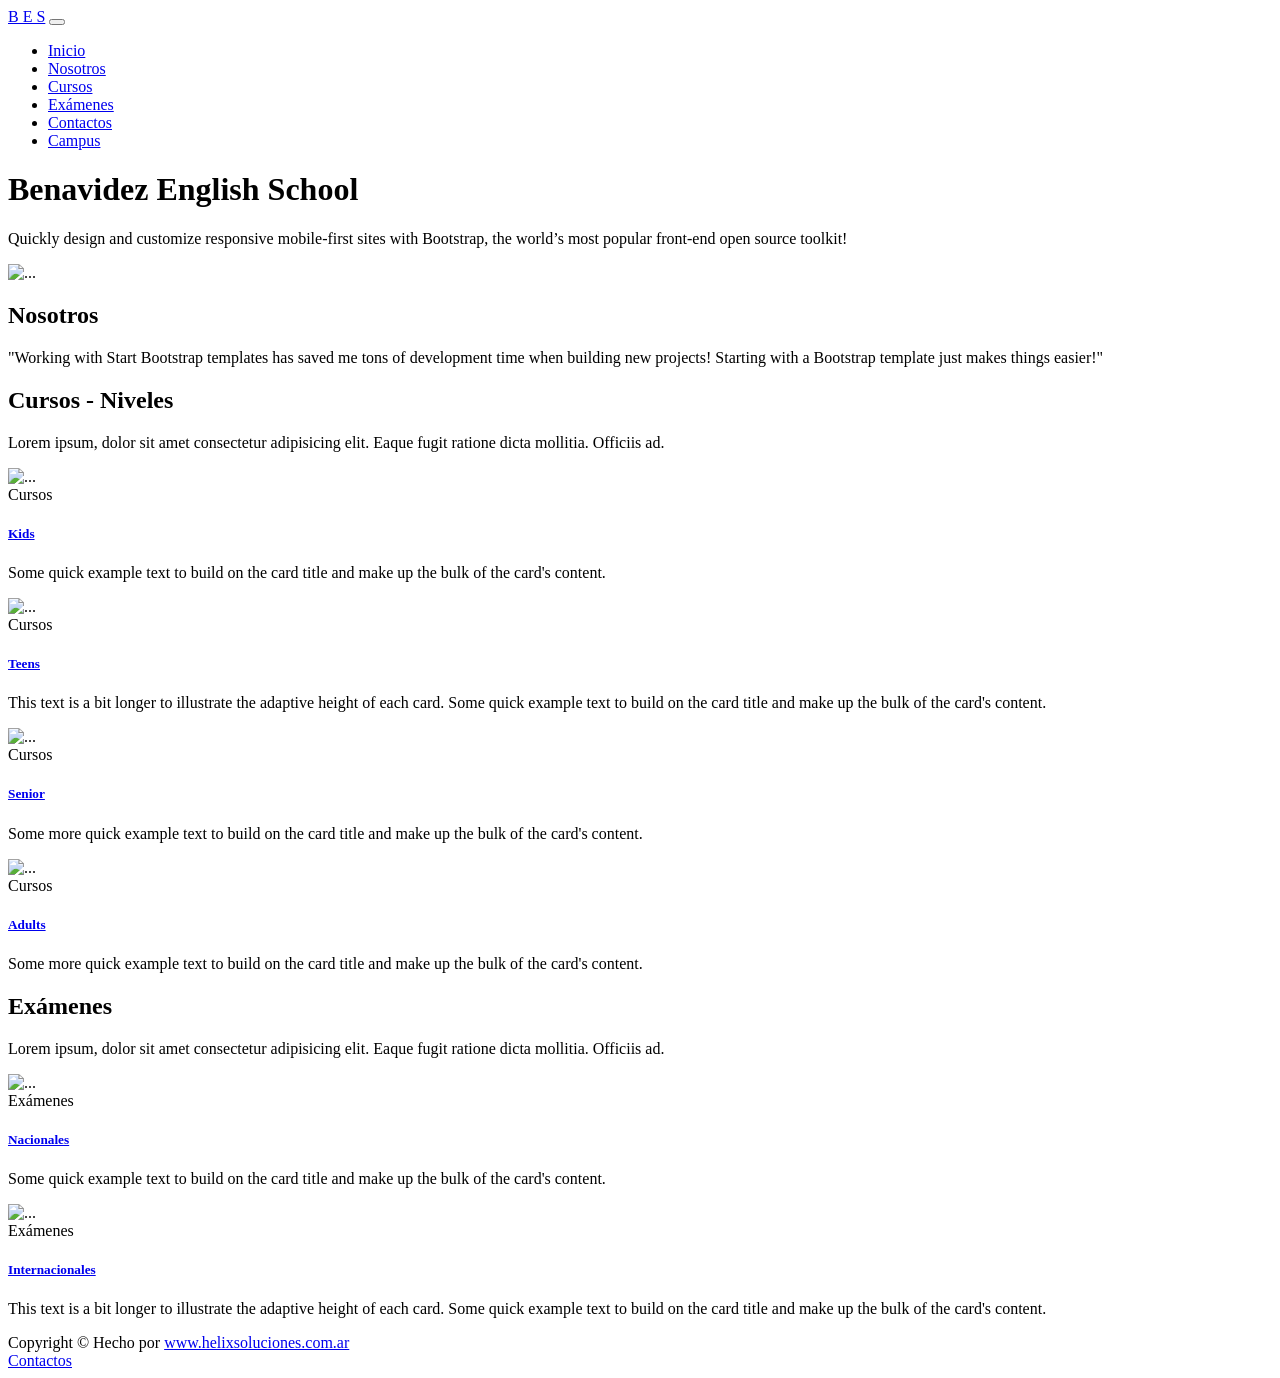
==== index.html @ 056d5b22 "subiendo primer boceto" ====
<!DOCTYPE html>
<html lang="en">
    <head>
        <meta charset="utf-8" />
        <meta name="viewport" content="width=device-width, initial-scale=1, shrink-to-fit=no" />
        <meta name="description" content="" />
        <meta name="author" content="" />
        <title>BES | Benavidez English School</title>
        <!-- Favicon-->
        <link rel="icon" type="image/x-icon" href="assets/favicon.ico" />
        <!-- Bootstrap icons-->
        <link href="https://cdn.jsdelivr.net/npm/bootstrap-icons@1.5.0/font/bootstrap-icons.css" rel="stylesheet" />
        <!-- Core theme CSS (includes Bootstrap)-->
        <link href="css/styles.css" rel="stylesheet" />
    </head>
    <body class="d-flex flex-column h-100">
        <main class="flex-shrink-0">
            <!-- Navegacion-->
            <nav class="navbar navbar-expand-lg navbar-dark bg-dark">
                <div class="container px-5">
                    <a class="navbar-brand" href="index.html">B E S</a>
                    <button class="navbar-toggler" type="button" data-bs-toggle="collapse" data-bs-target="#navbarSupportedContent" aria-controls="navbarSupportedContent" aria-expanded="false" aria-label="Toggle navigation"><span class="navbar-toggler-icon"></span></button>
                    <div class="collapse navbar-collapse" id="navbarSupportedContent">
                        <ul class="navbar-nav ms-auto mb-2 mb-lg-0">
                            <li class="nav-item"><a class="nav-link" href="index.html">Inicio</a></li>
                            <li class="nav-item"><a class="nav-link" href="#nosotros">Nosotros</a></li>
                            <li class="nav-item"><a class="nav-link" href="#cursos">Cursos</a></li>
                            <li class="nav-item"><a class="nav-link" href="#examenes">Exámenes</a></li>
                            <li class="nav-item"><a class="nav-link" href="contact.html">Contactos</a></li>
                            <li class="nav-item"><a class="nav-link" href="campus.html">Campus</a></li>
                        </ul>
                    </div>
                </div>
            </nav>
            <!-- Header-->
            <header class="bg-dark py-5">
                <div class="container px-5">
                    <div class="row gx-5 align-items-center justify-content-center">
                        <div class="col-lg-8 col-xl-7 col-xxl-6">
                            <div class="my-5 text-center text-xl-start">
                                <h1 class="display-5 fw-bolder text-white mb-2">Benavidez English School</h1>
                                <p class="lead fw-normal text-white-50 mb-4">Quickly design and customize responsive mobile-first sites with Bootstrap, the world’s most popular front-end open source toolkit!</p>
                            </div>
                        </div>
                        <div class="col-xl-5 col-xxl-6 d-none d-xl-block text-center"><img class="img-fluid rounded-3 my-5" src="https://dummyimage.com/600x400/343a40/6c757d" alt="..." /></div>
                    </div>
                </div>
            </header>
            <section id="nosotros" >
                 <!-- Nosotros-->
            <div class="py-5 bg-light">
                <div class="container px-5 my-5">
                    <div class="row gx-5 justify-content-center">
                        <div class="col-lg-10 col-xl-7">
                            <div class="text-center">
                                <h2>Nosotros</h2>
                                <div class="fs-4 mb-4 fst-italic">"Working with Start Bootstrap templates has saved me tons of development time when building new projects! Starting with a Bootstrap template just makes things easier!"</div>
                            </div>
                        </div>
                    </div>
                </div>
            </div>
            </section>
        
            <!-- niveles-->
            <section class="py-5" id="cursos">
                <div class="container px-5 my-5">
                    <div class="row gx-5 justify-content-center">
                        <div class="col-lg-8 col-xl-6">
                            <div class="text-center">
                                <h2 class="fw-bolder">Cursos - Niveles</h2>
                                <p class="lead fw-normal text-muted mb-5">Lorem ipsum, dolor sit amet consectetur adipisicing elit. Eaque fugit ratione dicta mollitia. Officiis ad.</p>
                            </div>
                        </div>
                    </div>
                    
                        <div class="row gx-5">
                        <div class="col-lg-4 mb-5">
                            <div class="card h-100 shadow border-0">
                                <img class="card-img-top" src="https://dummyimage.com/600x350/ced4da/6c757d" alt="..." />
                                <div class="card-body p-4">
                                    <div class="badge bg-primary bg-gradient rounded-pill mb-2">Cursos</div>
                                    <a class="text-decoration-none link-dark stretched-link" href="cursos.html"><h5 class="card-title mb-3">Kids</h5></a>
                                    <p class="card-text mb-0">Some quick example text to build on the card title and make up the bulk of the card's content.</p>
                                </div>
                            </div>
                        </div>
                    
                    

                        <div class="col-lg-4 mb-5">
                            <div class="card h-100 shadow border-0">
                                <img class="card-img-top" src="https://dummyimage.com/600x350/adb5bd/495057" alt="..." />
                                <div class="card-body p-4">
                                    <div class="badge bg-primary bg-gradient rounded-pill mb-2">Cursos</div>
                                    <a class="text-decoration-none link-dark stretched-link" href="cursos.html"><h5 class="card-title mb-3">Teens</h5></a>
                                    <p class="card-text mb-0">This text is a bit longer to illustrate the adaptive height of each card. Some quick example text to build on the card title and make up the bulk of the card's content.</p>
                                </div>
                            </div>
                        </div>

                        <div class="col-lg-4 mb-5">
                            <div class="card h-100 shadow border-0">
                                <img class="card-img-top" src="https://dummyimage.com/600x350/6c757d/343a40" alt="..." />
                                <div class="card-body p-4">
                                    <div class="badge bg-primary bg-gradient rounded-pill mb-2">Cursos</div>
                                    <a class="text-decoration-none link-dark stretched-link" href="cursos.html"><h5 class="card-title mb-3">Senior</h5></a>
                                    <p class="card-text mb-0">Some more quick example text to build on the card title and make up the bulk of the card's content.</p>
                                </div>
                                <div class="card-footer p-4 pt-0 bg-transparent border-top-0">
                                    </div>
                                </div>
                            </div>
                        </div>

                         <div class="col-lg-4 mb-5">
                            <div class="card h-100 shadow border-0">
                                <img class="card-img-top" src="https://dummyimage.com/600x350/6c757d/343a40" alt="..." />
                                <div class="card-body p-4">
                                    <div class="badge bg-primary bg-gradient rounded-pill mb-2">Cursos</div>
                                    <a class="text-decoration-none link-dark stretched-link" href="cursos.html"><h5 class="card-title mb-3">Adults</h5></a>
                                    <p class="card-text mb-0">Some more quick example text to build on the card title and make up the bulk of the card's content.</p>
                                </div>
                                <div class="card-footer p-4 pt-0 bg-transparent border-top-0">
                                    </div>
                                </div>
            </section>
 <!-- examenes-->
            <section class="py-5" id="examenes">
                <div class="container px-5 my-5">
                    <div class="row gx-5 justify-content-center">
                        <div class="col-lg-8 col-xl-6">
                            <div class="text-center">
                                <h2 class="fw-bolder" >Exámenes</h2>
                                <p class="lead fw-normal text-muted mb-5">Lorem ipsum, dolor sit amet consectetur adipisicing elit. Eaque fugit ratione dicta mollitia. Officiis ad.</p>
                            </div>
                        </div>
                    </div>
                    <div class="row gx-5">
                        <div class="col-lg-4 mb-5">
                            <div class="card h-100 shadow border-0">
                                <img class="card-img-top" src="https://dummyimage.com/600x350/ced4da/6c757d" alt="..." />
                                <div class="card-body p-4">
                                    <div class="badge bg-primary bg-gradient rounded-pill mb-2">Exámenes</div>
                                    <a class="text-decoration-none link-dark stretched-link" href="examenes.html"><h5 class="card-title mb-3">Nacionales</h5></a>
                                    <p class="card-text mb-0">Some quick example text to build on the card title and make up the bulk of the card's content.</p>
                                </div>
                            </div>
                        </div>

                        <div class="col-lg-4 mb-5">
                            <div class="card h-100 shadow border-0">
                                <img class="card-img-top" src="https://dummyimage.com/600x350/adb5bd/495057" alt="..." />
                                <div class="card-body p-4">
                                    <div class="badge bg-primary bg-gradient rounded-pill mb-2">Exámenes</div>
                                    <a class="text-decoration-none link-dark stretched-link" href="examenes.html"><h5 class="card-title mb-3">Internacionales</h5></a>
                                    <p class="card-text mb-0">This text is a bit longer to illustrate the adaptive height of each card. Some quick example text to build on the card title and make up the bulk of the card's content.</p>
                                </div>
                            </div>
                        </div>
          
            </section>
        </main>
        <!-- Footer-->
        <footer class="bg-dark py-4 mt-auto">
            <div class="container px-5">
                <div class="row align-items-center justify-content-between flex-column flex-sm-row">
                    <div class="col-auto"><div class="small m-0 text-white">Copyright &copy; Hecho por <a href="www.helixsoluciones.com.ar">www.helixsoluciones.com.ar</a></div></div>
                    <div class="col-auto"><div class="small m-0 text-white"> <a href="contact.html">Contactos</a></div></div>
                </div>
            </div>
        </footer>
        <!-- Bootstrap core JS-->
        <script src="https://cdn.jsdelivr.net/npm/bootstrap@5.2.3/dist/js/bootstrap.bundle.min.js"></script>
        <!-- Core theme JS-->
        <script src="js/scripts.js"></script>
    </body>
</html>
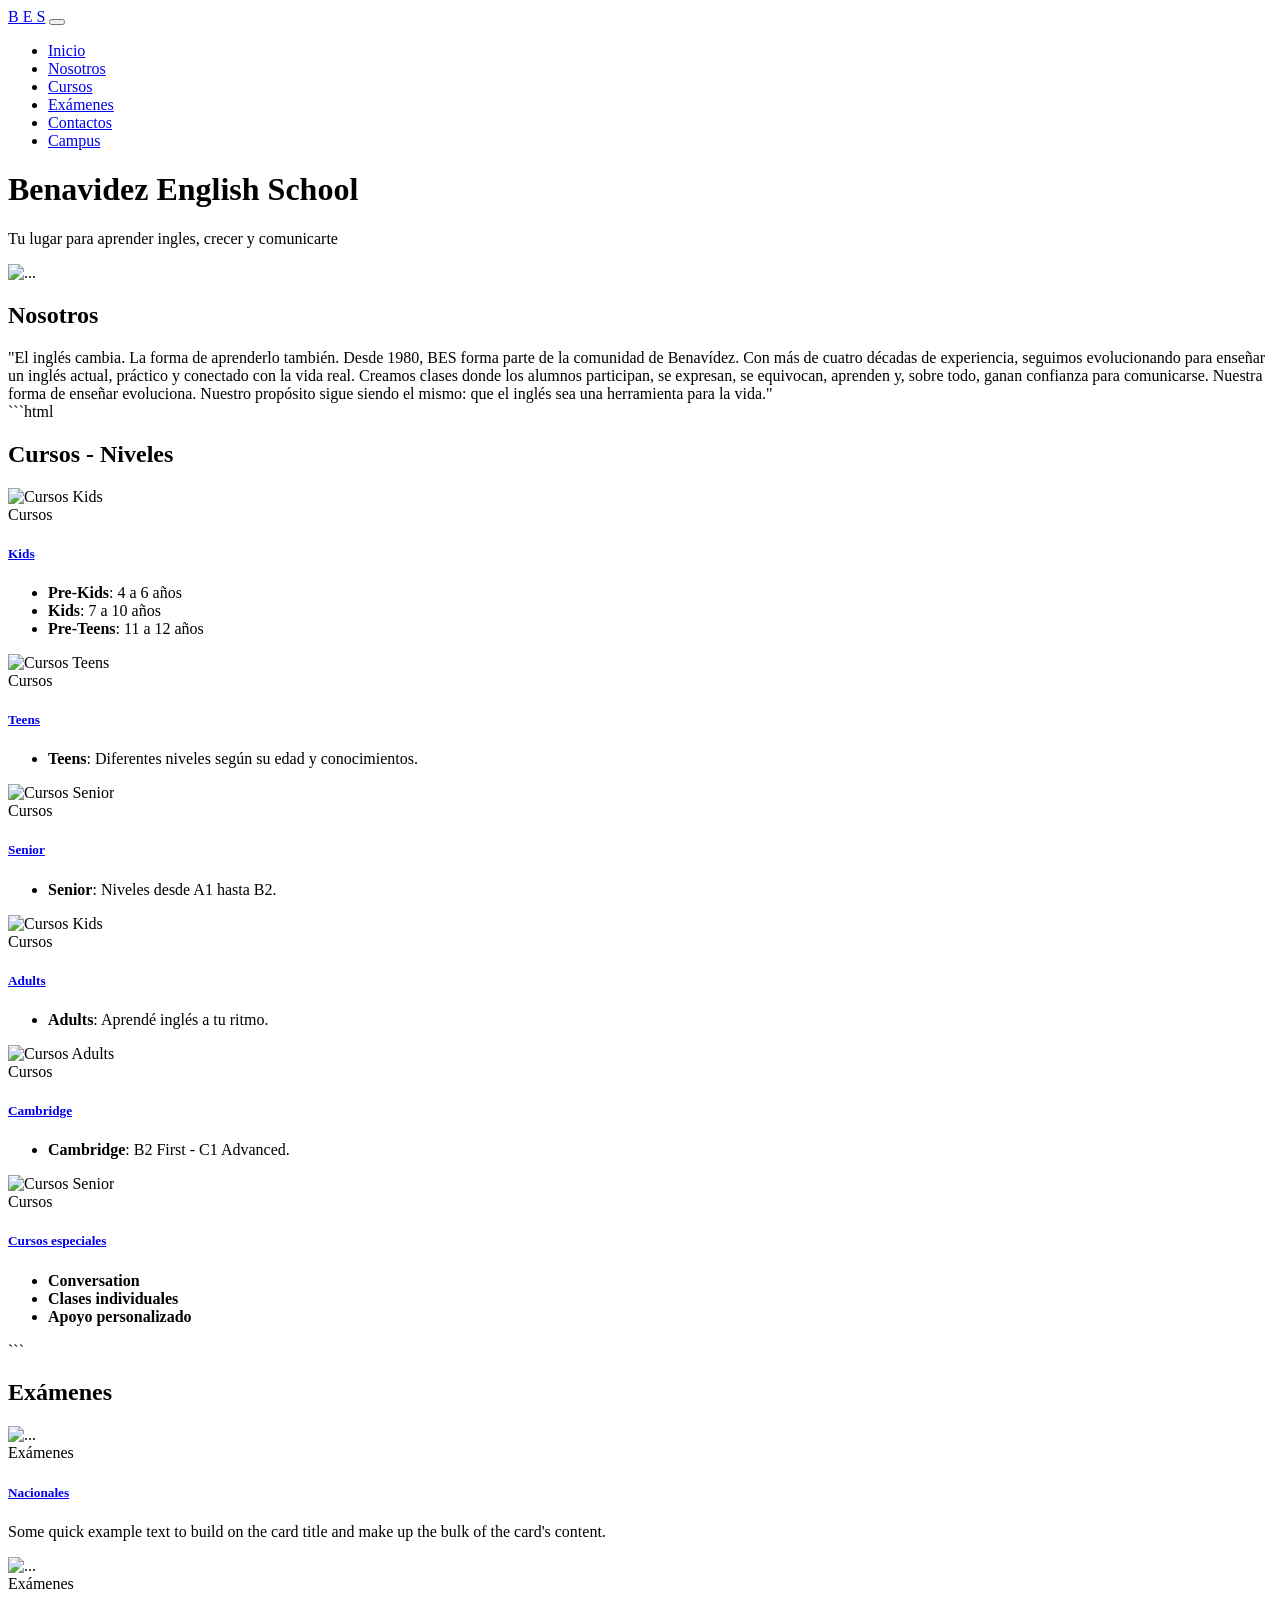
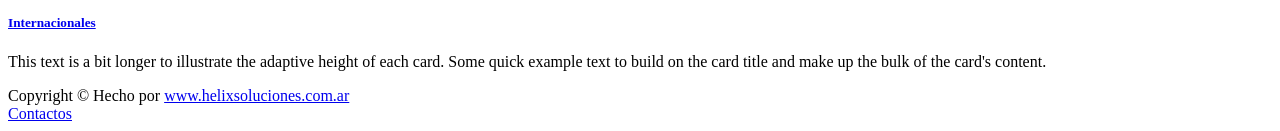
==== commit a65316a6: "subiendo cambios cursos" ====
--- a/index.html
+++ b/index.html
@@ -39,7 +39,7 @@
                         <div class="col-lg-8 col-xl-7 col-xxl-6">
                             <div class="my-5 text-center text-xl-start">
                                 <h1 class="display-5 fw-bolder text-white mb-2">Benavidez English School</h1>
-                                <p class="lead fw-normal text-white-50 mb-4">Quickly design and customize responsive mobile-first sites with Bootstrap, the world’s most popular front-end open source toolkit!</p>
+                                <p class="lead fw-normal text-white-50 mb-4">Tu lugar para aprender ingles, crecer y comunicarte</p>
                             </div>
                         </div>
                         <div class="col-xl-5 col-xxl-6 d-none d-xl-block text-center"><img class="img-fluid rounded-3 my-5" src="https://dummyimage.com/600x400/343a40/6c757d" alt="..." /></div>
@@ -54,7 +54,10 @@
                         <div class="col-lg-10 col-xl-7">
                             <div class="text-center">
                                 <h2>Nosotros</h2>
-                                <div class="fs-4 mb-4 fst-italic">"Working with Start Bootstrap templates has saved me tons of development time when building new projects! Starting with a Bootstrap template just makes things easier!"</div>
+                                <div class="fs-4 mb-4 fst-italic">"El inglés cambia. La forma de aprenderlo también.
+Desde 1980, BES forma parte de la comunidad de Benavídez. Con más de cuatro décadas de experiencia, seguimos evolucionando para enseñar un inglés actual, práctico y conectado con la vida real.
+Creamos clases donde los alumnos participan, se expresan, se equivocan, aprenden y, sobre todo, ganan confianza para comunicarse.
+Nuestra forma de enseñar evoluciona. Nuestro propósito sigue siendo el mismo: que el inglés sea una herramienta para la vida."</div>
                             </div>
                         </div>
                     </div>
@@ -63,68 +66,208 @@
             </section>
         
             <!-- niveles-->
-            <section class="py-5" id="cursos">
-                <div class="container px-5 my-5">
-                    <div class="row gx-5 justify-content-center">
-                        <div class="col-lg-8 col-xl-6">
-                            <div class="text-center">
-                                <h2 class="fw-bolder">Cursos - Niveles</h2>
-                                <p class="lead fw-normal text-muted mb-5">Lorem ipsum, dolor sit amet consectetur adipisicing elit. Eaque fugit ratione dicta mollitia. Officiis ad.</p>
-                            </div>
-                        </div>
-                    </div>
-                    
-                        <div class="row gx-5">
-                        <div class="col-lg-4 mb-5">
-                            <div class="card h-100 shadow border-0">
-                                <img class="card-img-top" src="https://dummyimage.com/600x350/ced4da/6c757d" alt="..." />
-                                <div class="card-body p-4">
-                                    <div class="badge bg-primary bg-gradient rounded-pill mb-2">Cursos</div>
-                                    <a class="text-decoration-none link-dark stretched-link" href="cursos.html"><h5 class="card-title mb-3">Kids</h5></a>
-                                    <p class="card-text mb-0">Some quick example text to build on the card title and make up the bulk of the card's content.</p>
-                                </div>
-                            </div>
-                        </div>
-                    
-                    
-
-                        <div class="col-lg-4 mb-5">
-                            <div class="card h-100 shadow border-0">
-                                <img class="card-img-top" src="https://dummyimage.com/600x350/adb5bd/495057" alt="..." />
-                                <div class="card-body p-4">
-                                    <div class="badge bg-primary bg-gradient rounded-pill mb-2">Cursos</div>
-                                    <a class="text-decoration-none link-dark stretched-link" href="cursos.html"><h5 class="card-title mb-3">Teens</h5></a>
-                                    <p class="card-text mb-0">This text is a bit longer to illustrate the adaptive height of each card. Some quick example text to build on the card title and make up the bulk of the card's content.</p>
-                                </div>
-                            </div>
-                        </div>
-
-                        <div class="col-lg-4 mb-5">
-                            <div class="card h-100 shadow border-0">
-                                <img class="card-img-top" src="https://dummyimage.com/600x350/6c757d/343a40" alt="..." />
-                                <div class="card-body p-4">
-                                    <div class="badge bg-primary bg-gradient rounded-pill mb-2">Cursos</div>
-                                    <a class="text-decoration-none link-dark stretched-link" href="cursos.html"><h5 class="card-title mb-3">Senior</h5></a>
-                                    <p class="card-text mb-0">Some more quick example text to build on the card title and make up the bulk of the card's content.</p>
-                                </div>
-                                <div class="card-footer p-4 pt-0 bg-transparent border-top-0">
-                                    </div>
-                                </div>
-                            </div>
-                        </div>
-
-                         <div class="col-lg-4 mb-5">
-                            <div class="card h-100 shadow border-0">
-                                <img class="card-img-top" src="https://dummyimage.com/600x350/6c757d/343a40" alt="..." />
-                                <div class="card-body p-4">
-                                    <div class="badge bg-primary bg-gradient rounded-pill mb-2">Cursos</div>
-                                    <a class="text-decoration-none link-dark stretched-link" href="cursos.html"><h5 class="card-title mb-3">Adults</h5></a>
-                                    <p class="card-text mb-0">Some more quick example text to build on the card title and make up the bulk of the card's content.</p>
-                                </div>
-                                <div class="card-footer p-4 pt-0 bg-transparent border-top-0">
-                                    </div>
-                                </div>
-            </section>
+```html
+<section class="py-5" id="cursos">
+    <div class="container px-5 my-5">
+
+        <div class="row gx-5 justify-content-center">
+            <div class="col-lg-8 col-xl-6">
+                <div class="text-center">
+                    <h2 class="fw-bolder">Cursos - Niveles</h2>
+                </div>
+            </div>
+        </div>
+
+        <div class="row gx-5">
+
+            <!-- KIDS -->
+            <div class="col-lg-4 mb-5">
+                <div class="card h-100 shadow border-0">
+
+                    <img class="card-img-top"
+                         src="https://dummyimage.com/600x350/ced4da/6c757d"
+                         alt="Cursos Kids" />
+
+                    <div class="card-body p-4">
+                        <div class="badge bg-primary bg-gradient rounded-pill mb-2">
+                            Cursos
+                        </div>
+
+                        <a class="text-decoration-none link-dark stretched-link"
+                           href="cursos.html">
+                            <h5 class="card-title mb-3">Kids</h5>
+                        </a>
+
+                        <ul class="card-text mb-0">
+                            <li><strong>Pre-Kids</strong>: 4 a 6 años</li>
+                            <li><strong>Kids</strong>: 7 a 10 años</li>
+                            <li><strong>Pre-Teens</strong>: 11 a 12 años</li>
+                        </ul>
+                    </div>
+
+                </div>
+            </div>
+
+
+            <!-- TEENS -->
+            <div class="col-lg-4 mb-5">
+                <div class="card h-100 shadow border-0">
+
+                    <img class="card-img-top"
+                         src="https://dummyimage.com/600x350/adb5bd/495057"
+                         alt="Cursos Teens" />
+
+                    <div class="card-body p-4">
+                        <div class="badge bg-primary bg-gradient rounded-pill mb-2">
+                            Cursos
+                        </div>
+
+                        <a class="text-decoration-none link-dark stretched-link"
+                           href="cursos.html">
+                            <h5 class="card-title mb-3">Teens</h5>
+                        </a>
+
+                        <ul class="card-text mb-0">
+                            <li>
+                                <strong>Teens</strong>: Diferentes niveles según su edad y conocimientos.
+                            </li>
+                        </ul>
+                    </div>
+
+                </div>
+            </div>
+
+
+            <!-- SENIOR -->
+            <div class="col-lg-4 mb-5">
+                <div class="card h-100 shadow border-0">
+
+                    <img class="card-img-top"
+                         src="https://dummyimage.com/600x350/6c757d/343a40"
+                         alt="Cursos Senior" />
+
+                    <div class="card-body p-4">
+                        <div class="badge bg-primary bg-gradient rounded-pill mb-2">
+                            Cursos
+                        </div>
+
+                        <a class="text-decoration-none link-dark stretched-link"
+                           href="cursos.html">
+                            <h5 class="card-title mb-3">Senior</h5>
+                        </a>
+
+                        <ul class="card-text mb-0">
+                            <li>
+                                <strong>Senior</strong>: Niveles desde A1 hasta B2.
+                            </li>
+                        </ul>
+                    </div>
+
+                    <div class="card-footer p-4 pt-0 bg-transparent border-top-0">
+                    </div>
+
+                </div>
+            </div>
+
+            <!-- ADULTS -->
+            <div class="col-lg-4 mb-5">
+                <div class="card h-100 shadow border-0">
+
+                    <img class="card-img-top"
+                         src="https://dummyimage.com/600x350/ced4da/6c757d"
+                         alt="Cursos Kids" />
+
+                    <div class="card-body p-4">
+                        <div class="badge bg-primary bg-gradient rounded-pill mb-2">
+                            Cursos
+                        </div>
+
+                        <a class="text-decoration-none link-dark stretched-link"
+                           href="cursos.html">
+                            <h5 class="card-title mb-3">Adults</h5>
+                        </a>
+
+                        <ul class="card-text mb-0">
+                            <li>
+                                <strong>Adults</strong>: Aprendé inglés a tu ritmo.
+                            </li>
+                        </ul>
+                    </div>
+
+                </div>
+            </div>
+
+
+            <!-- CAMBRIDGE -->
+            <div class="col-lg-4 mb-5">
+                <div class="card h-100 shadow border-0">
+
+                    <img class="card-img-top"
+                         src="https://dummyimage.com/600x350/6c757d/343a40"
+                         alt="Cursos Adults" />
+
+                    <div class="card-body p-4">
+                        <div class="badge bg-primary bg-gradient rounded-pill mb-2">
+                            Cursos
+                        </div>
+
+                        <a class="text-decoration-none link-dark stretched-link"
+                           href="cursos.html">
+                            <h5 class="card-title mb-3">Cambridge</h5>
+                        </a>
+
+                        <ul class="card-text mb-0">
+                            <li>
+                                <strong>Cambridge</strong>: B2 First - C1 Advanced.
+                            </li>
+                        </ul>
+                    </div>
+
+                    <div class="card-footer p-4 pt-0 bg-transparent border-top-0">
+                    </div>
+
+                </div>
+            </div>
+
+<!-- SENIOR -->
+            <div class="col-lg-4 mb-5">
+                <div class="card h-100 shadow border-0">
+
+                    <img class="card-img-top"
+                         src="https://dummyimage.com/600x350/6c757d/343a40"
+                         alt="Cursos Senior" />
+
+                    <div class="card-body p-4">
+                        <div class="badge bg-primary bg-gradient rounded-pill mb-2">
+                            Cursos
+                        </div>
+
+                        <a class="text-decoration-none link-dark stretched-link"
+                           href="cursos.html">
+                            <h5 class="card-title mb-3">Cursos especiales</h5>
+                        </a>
+
+                        <ul class="card-text mb-0">
+                            <li><strong>Conversation</strong></li>
+                            <li><strong>Clases individuales</strong></li>
+                            <li><strong>Apoyo personalizado</strong></li>
+                                
+                            
+                        </ul>
+                    </div>
+
+                    <div class="card-footer p-4 pt-0 bg-transparent border-top-0">
+                    </div>
+
+                </div>
+            </div>
+
+        </div> <!-- row -->
+
+    </div> <!-- container -->
+</section>
+```
+
  <!-- examenes-->
             <section class="py-5" id="examenes">
                 <div class="container px-5 my-5">
@@ -132,7 +275,7 @@
                         <div class="col-lg-8 col-xl-6">
                             <div class="text-center">
                                 <h2 class="fw-bolder" >Exámenes</h2>
-                                <p class="lead fw-normal text-muted mb-5">Lorem ipsum, dolor sit amet consectetur adipisicing elit. Eaque fugit ratione dicta mollitia. Officiis ad.</p>
+                                
                             </div>
                         </div>
                     </div>
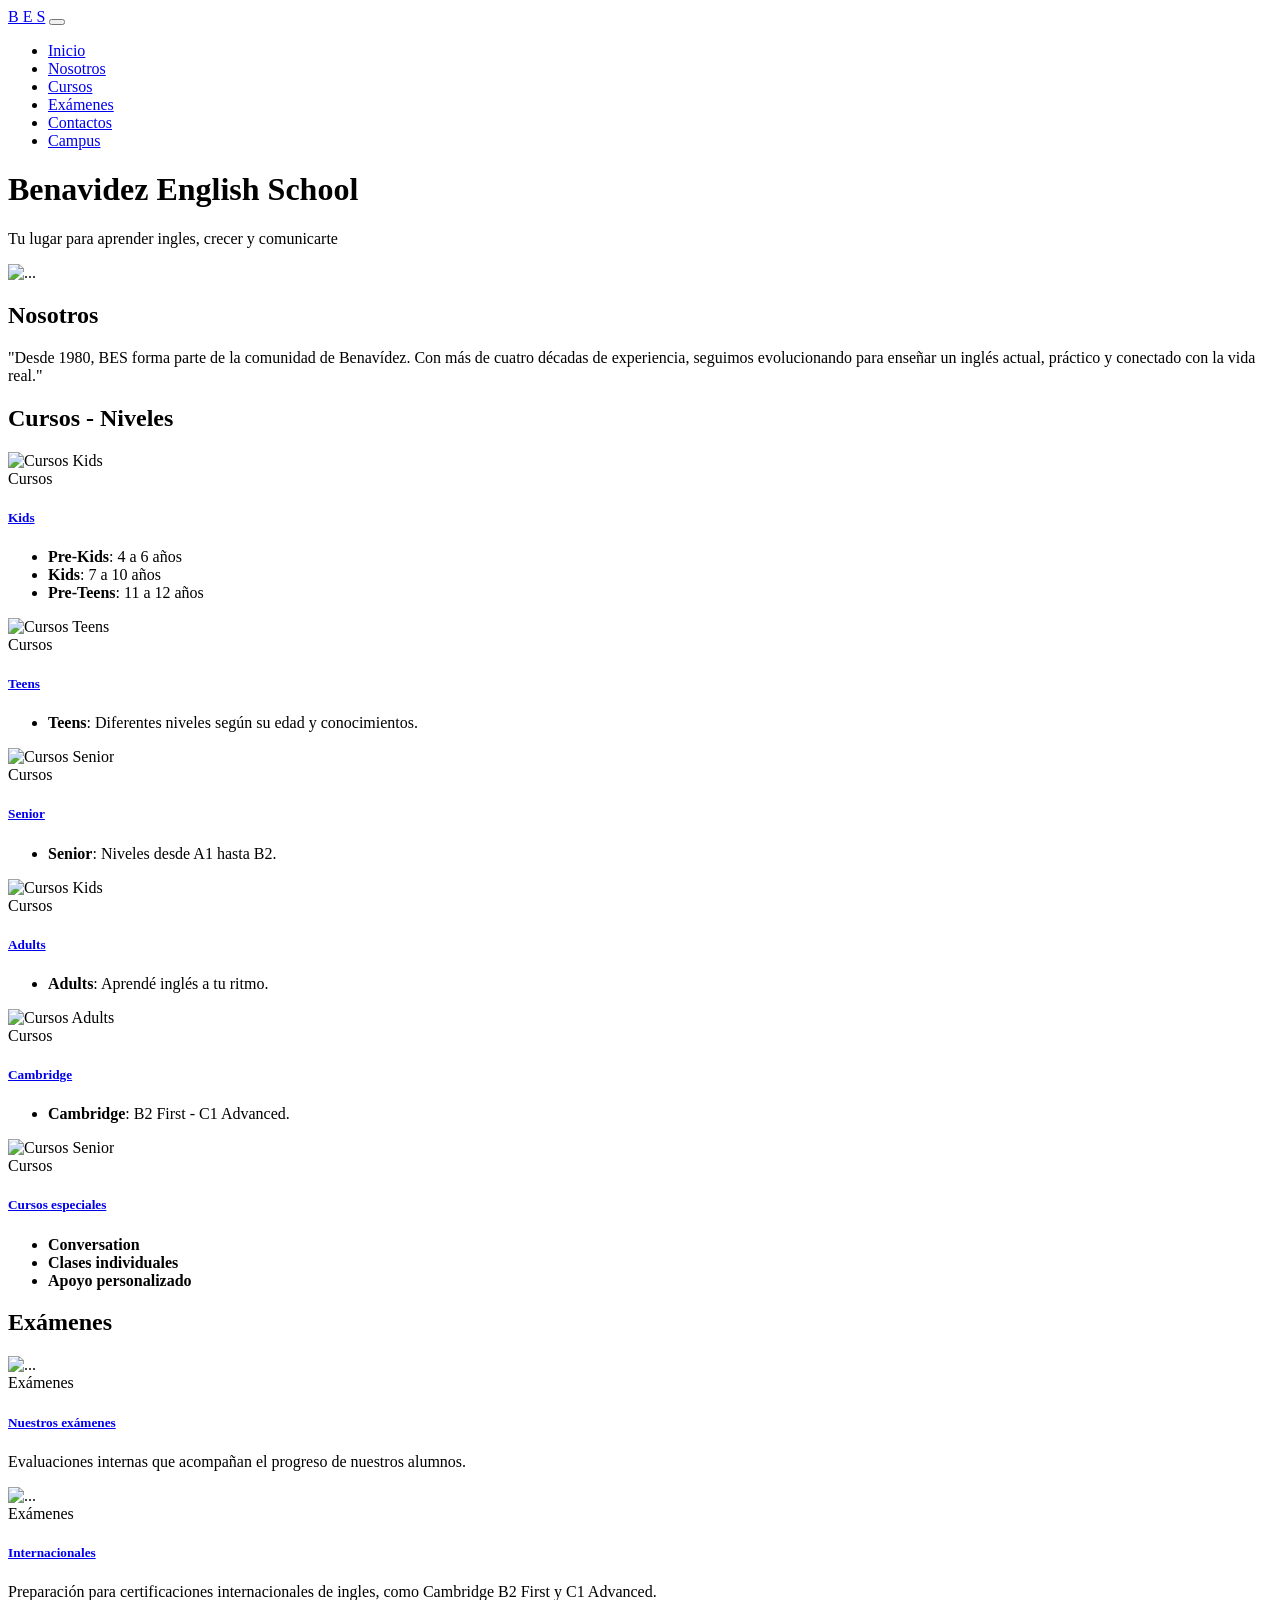
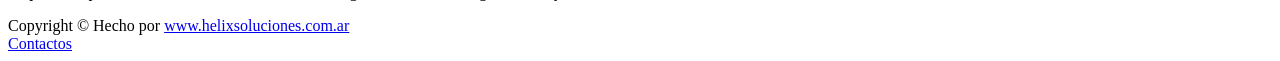
==== commit ac92c834: "modificando examenes" ====
--- a/index.html
+++ b/index.html
@@ -54,10 +54,7 @@
                         <div class="col-lg-10 col-xl-7">
                             <div class="text-center">
                                 <h2>Nosotros</h2>
-                                <div class="fs-4 mb-4 fst-italic">"El inglés cambia. La forma de aprenderlo también.
-Desde 1980, BES forma parte de la comunidad de Benavídez. Con más de cuatro décadas de experiencia, seguimos evolucionando para enseñar un inglés actual, práctico y conectado con la vida real.
-Creamos clases donde los alumnos participan, se expresan, se equivocan, aprenden y, sobre todo, ganan confianza para comunicarse.
-Nuestra forma de enseñar evoluciona. Nuestro propósito sigue siendo el mismo: que el inglés sea una herramienta para la vida."</div>
+                                <div class="fs-4 mb-4 fst-italic">"Desde 1980, BES forma parte de la comunidad de Benavídez. Con más de cuatro décadas de experiencia, seguimos evolucionando para enseñar un inglés actual, práctico y conectado con la vida real."</div>
                             </div>
                         </div>
                     </div>
@@ -66,7 +63,7 @@
             </section>
         
             <!-- niveles-->
-```html
+
 <section class="py-5" id="cursos">
     <div class="container px-5 my-5">
 
@@ -266,7 +263,7 @@
 
     </div> <!-- container -->
 </section>
-```
+
 
  <!-- examenes-->
             <section class="py-5" id="examenes">
@@ -285,8 +282,8 @@
                                 <img class="card-img-top" src="https://dummyimage.com/600x350/ced4da/6c757d" alt="..." />
                                 <div class="card-body p-4">
                                     <div class="badge bg-primary bg-gradient rounded-pill mb-2">Exámenes</div>
-                                    <a class="text-decoration-none link-dark stretched-link" href="examenes.html"><h5 class="card-title mb-3">Nacionales</h5></a>
-                                    <p class="card-text mb-0">Some quick example text to build on the card title and make up the bulk of the card's content.</p>
+                                    <a class="text-decoration-none link-dark stretched-link" href="examenes.html"><h5 class="card-title mb-3">Nuestros exámenes</h5></a>
+                                    <p class="card-text mb-0">Evaluaciones internas que acompañan el progreso de nuestros alumnos.</p>
                                 </div>
                             </div>
                         </div>
@@ -297,7 +294,7 @@
                                 <div class="card-body p-4">
                                     <div class="badge bg-primary bg-gradient rounded-pill mb-2">Exámenes</div>
                                     <a class="text-decoration-none link-dark stretched-link" href="examenes.html"><h5 class="card-title mb-3">Internacionales</h5></a>
-                                    <p class="card-text mb-0">This text is a bit longer to illustrate the adaptive height of each card. Some quick example text to build on the card title and make up the bulk of the card's content.</p>
+                                    <p class="card-text mb-0">Preparación para certificaciones internacionales de ingles, como Cambridge B2 First y C1 Advanced.</p>
                                 </div>
                             </div>
                         </div>
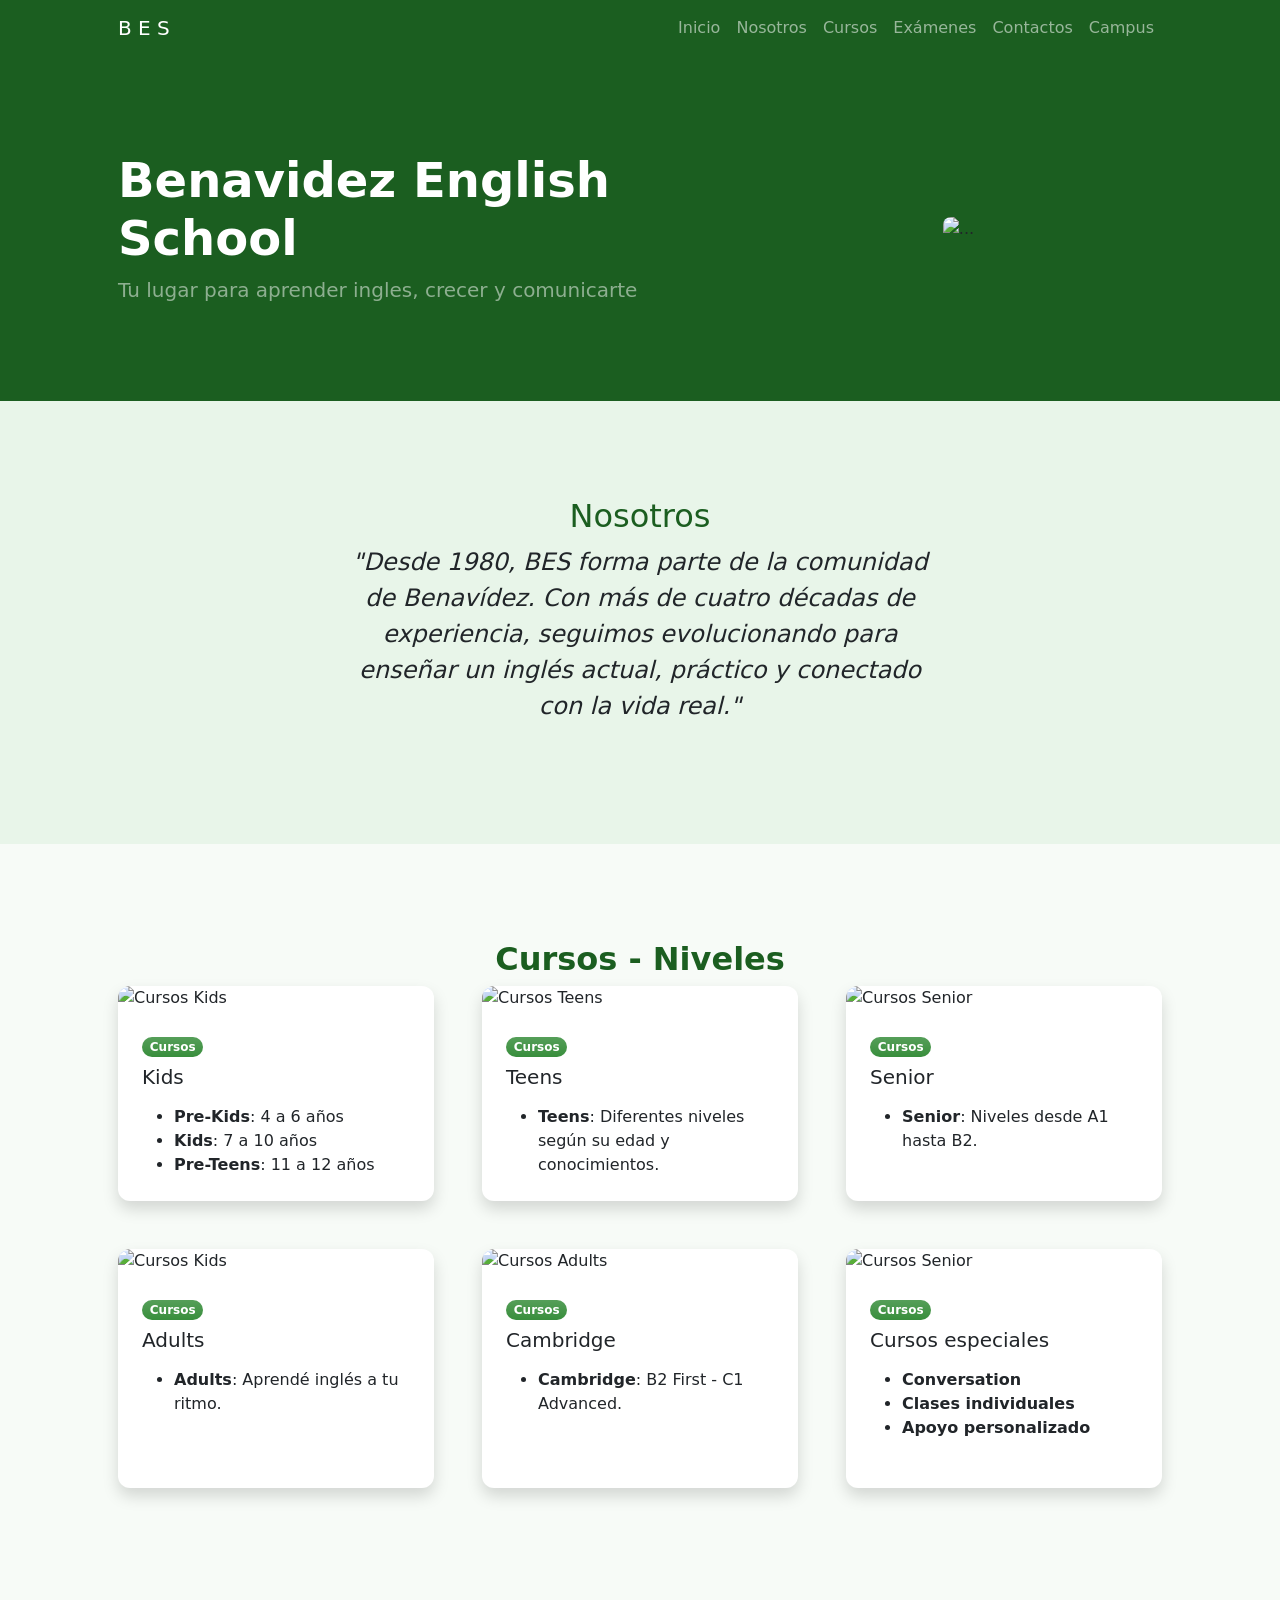
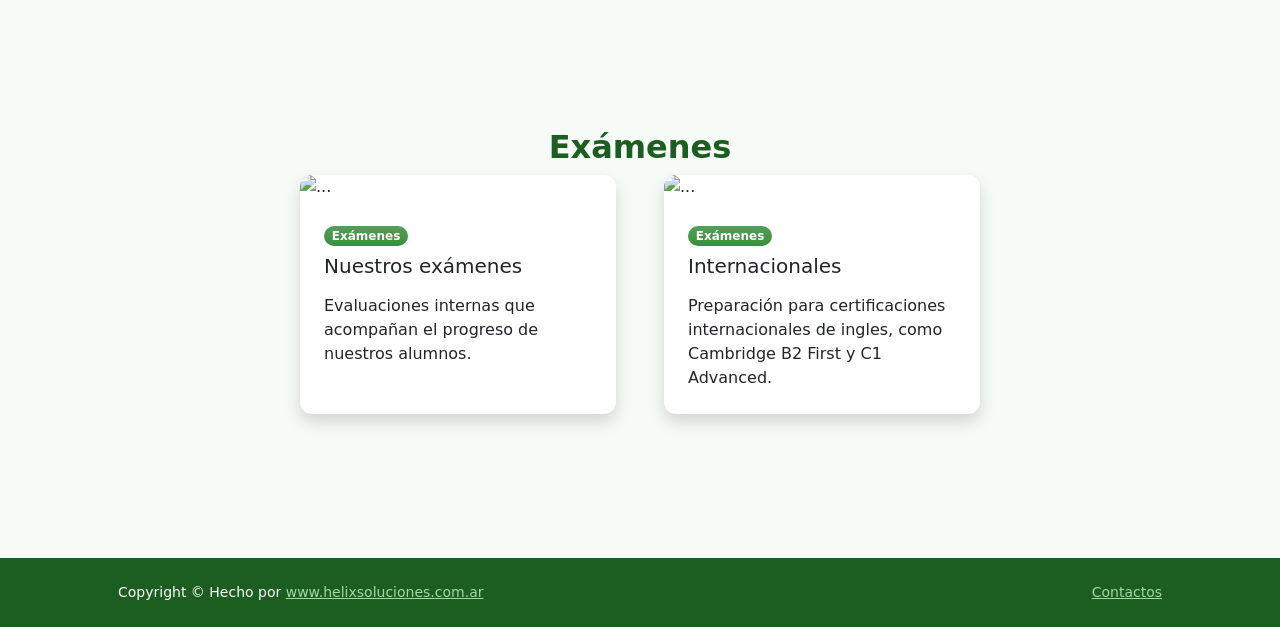
==== commit 17d4406b: "cambios en el css" ====
--- a/index.html
+++ b/index.html
@@ -65,7 +65,7 @@
             <!-- niveles-->
 
 <section class="py-5" id="cursos">
-    <div class="container px-5 my-5">
+    <div class="container px-5 my-5 ">
 
         <div class="row gx-5 justify-content-center">
             <div class="col-lg-8 col-xl-6">
@@ -276,7 +276,7 @@
                             </div>
                         </div>
                     </div>
-                    <div class="row gx-5">
+                    <div class="row gx-5 justify-content-center">
                         <div class="col-lg-4 mb-5">
                             <div class="card h-100 shadow border-0">
                                 <img class="card-img-top" src="https://dummyimage.com/600x350/ced4da/6c757d" alt="..." />
@@ -305,7 +305,7 @@
         <footer class="bg-dark py-4 mt-auto">
             <div class="container px-5">
                 <div class="row align-items-center justify-content-between flex-column flex-sm-row">
-                    <div class="col-auto"><div class="small m-0 text-white">Copyright &copy; Hecho por <a href="www.helixsoluciones.com.ar">www.helixsoluciones.com.ar</a></div></div>
+                    <div class="col-auto"><div class="small m-0 text-white">Copyright &copy; Hecho por <a href="https://www.helixsoluciones.com.ar" target="_blank" rel="noopener noreferrer">www.helixsoluciones.com.ar</a></div></div>
                     <div class="col-auto"><div class="small m-0 text-white"> <a href="contact.html">Contactos</a></div></div>
                 </div>
             </div>
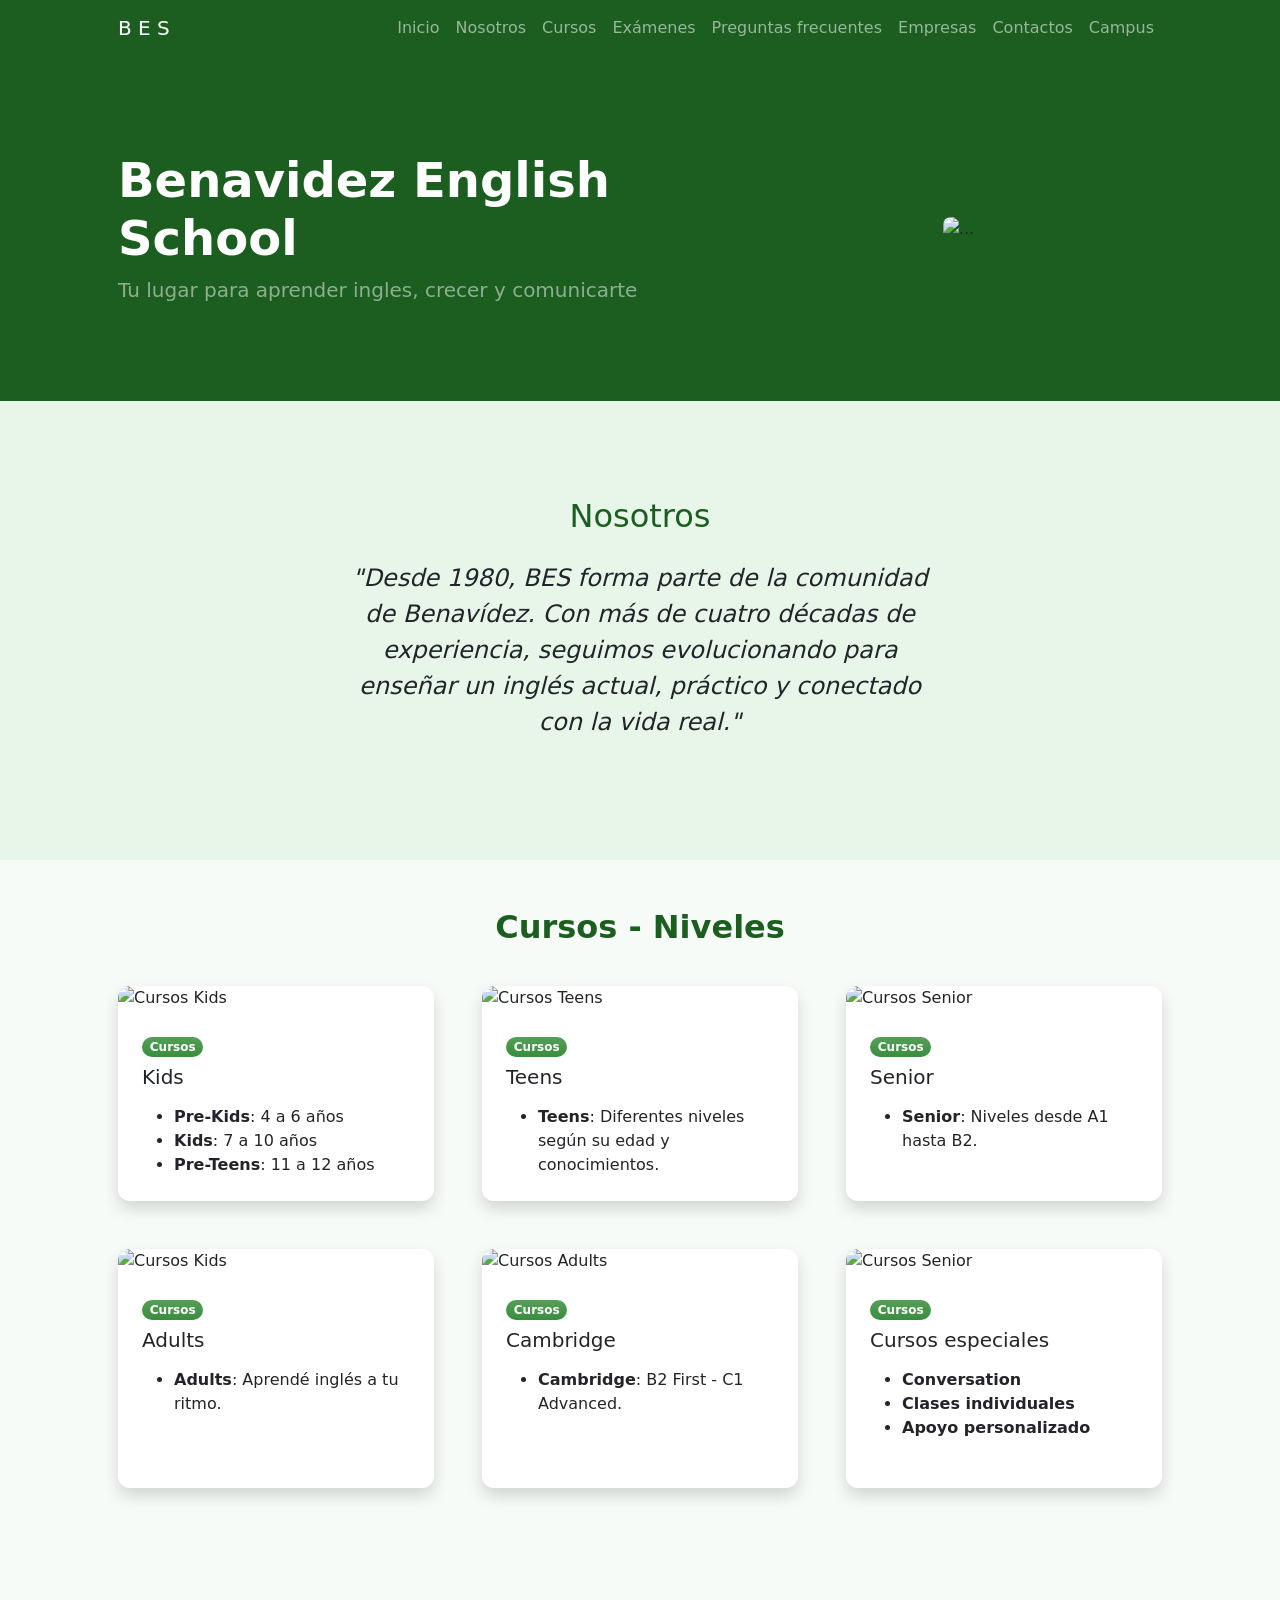
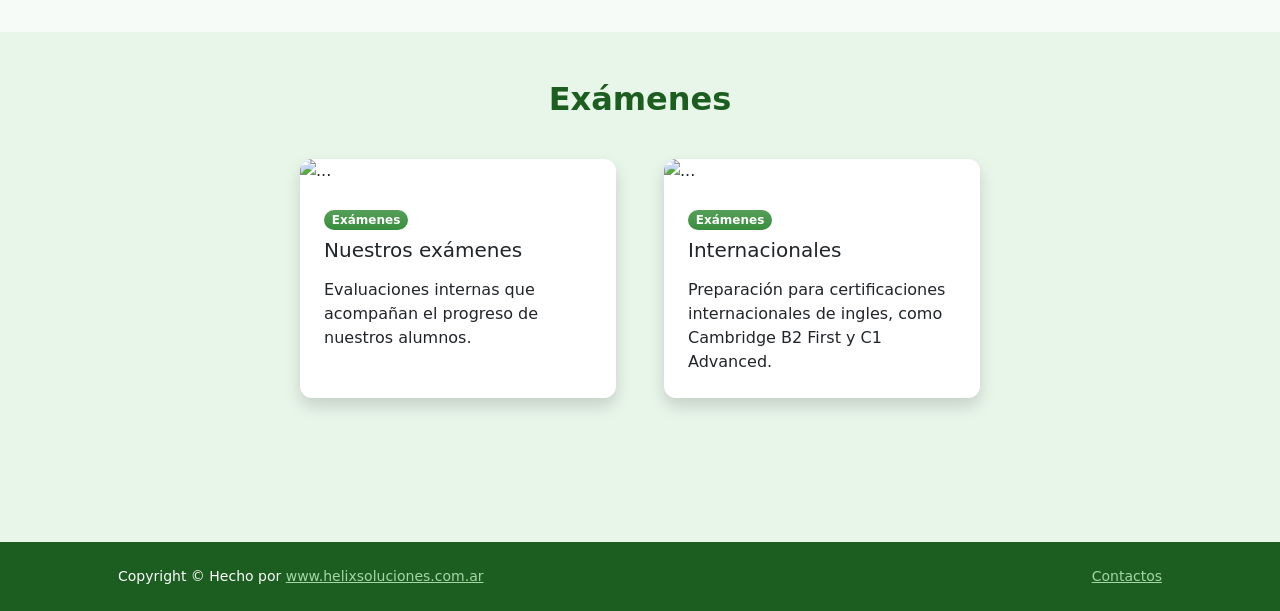
==== commit fcd21e01: "agregando empresas, preguntas frecuentes y ajustando footer" ====
--- a/index.html
+++ b/index.html
@@ -26,6 +26,8 @@
                             <li class="nav-item"><a class="nav-link" href="#nosotros">Nosotros</a></li>
                             <li class="nav-item"><a class="nav-link" href="#cursos">Cursos</a></li>
                             <li class="nav-item"><a class="nav-link" href="#examenes">Exámenes</a></li>
+                            <li class="nav-item"><a class="nav-link" href="preguntas.html">Preguntas frecuentes</a></li>
+                            <li class="nav-item"><a class="nav-link" href="empresas.html">Empresas</a></li>
                             <li class="nav-item"><a class="nav-link" href="contact.html">Contactos</a></li>
                             <li class="nav-item"><a class="nav-link" href="campus.html">Campus</a></li>
                         </ul>
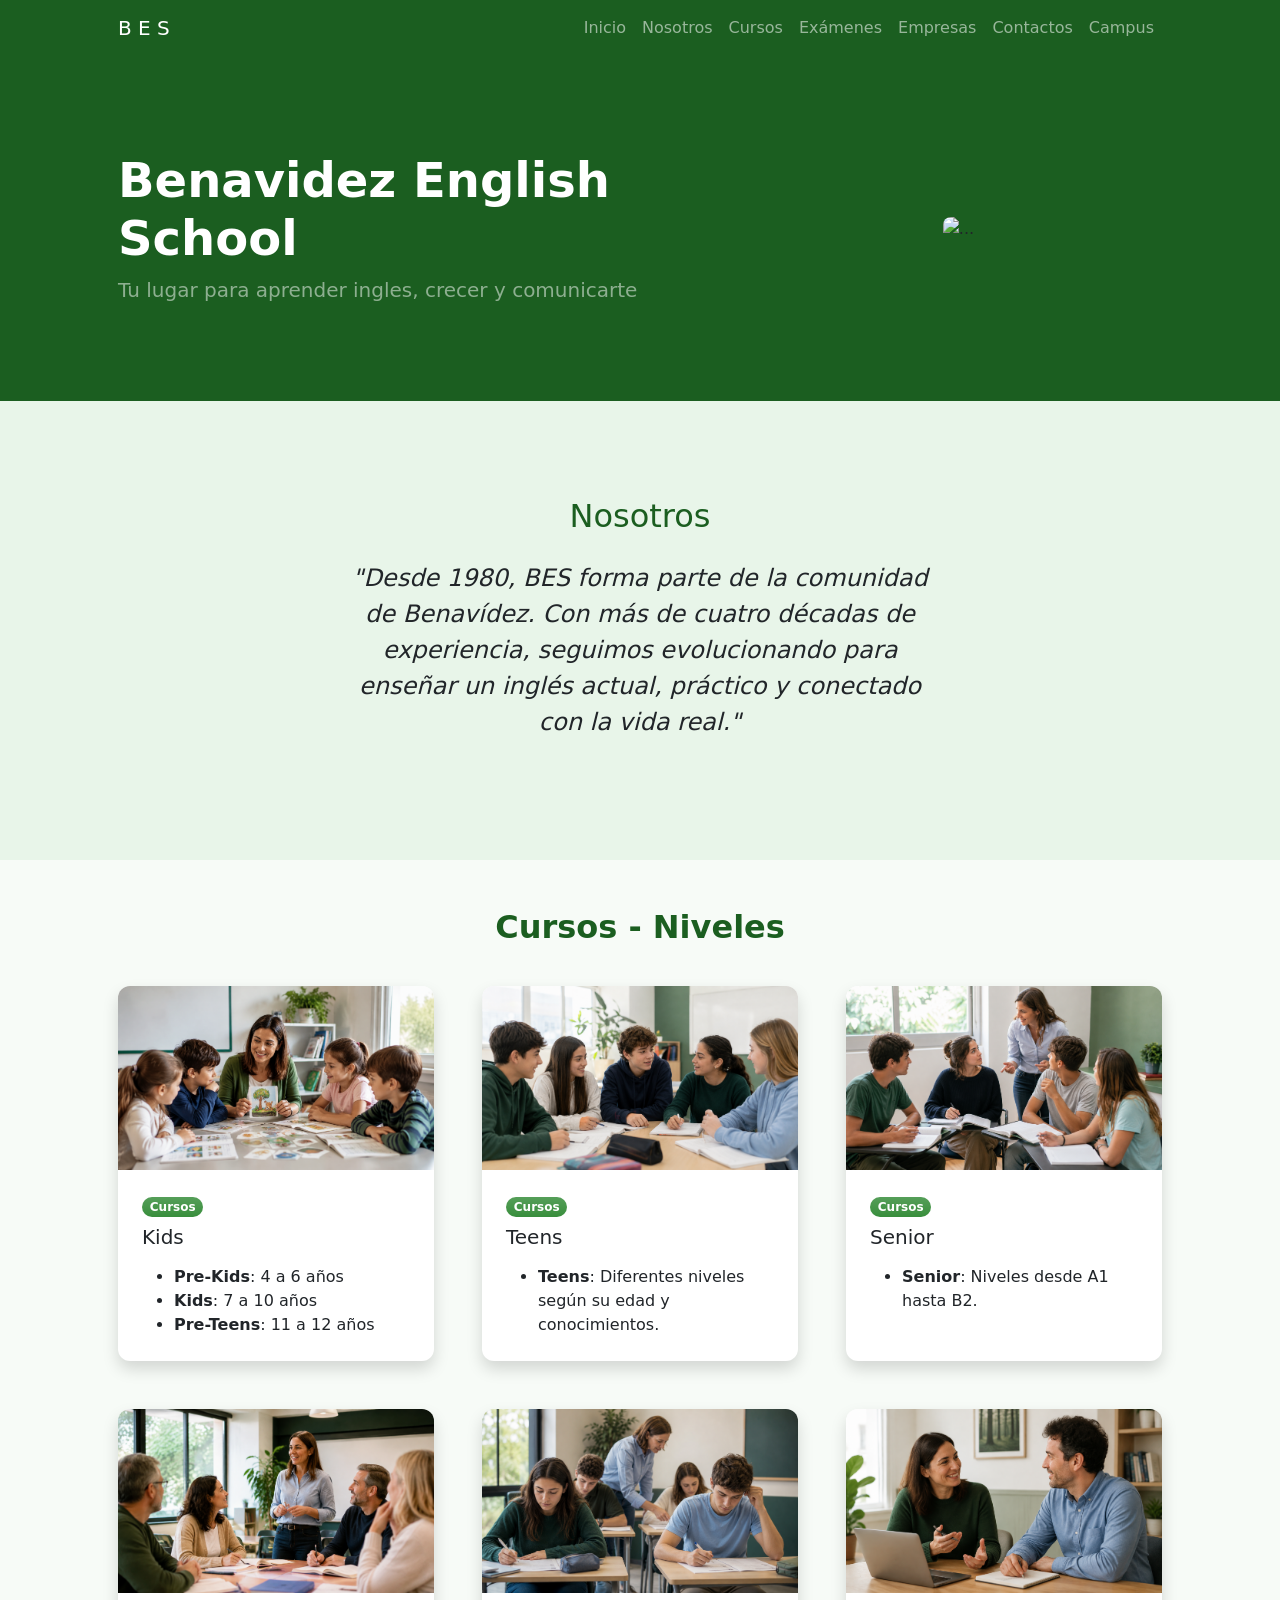
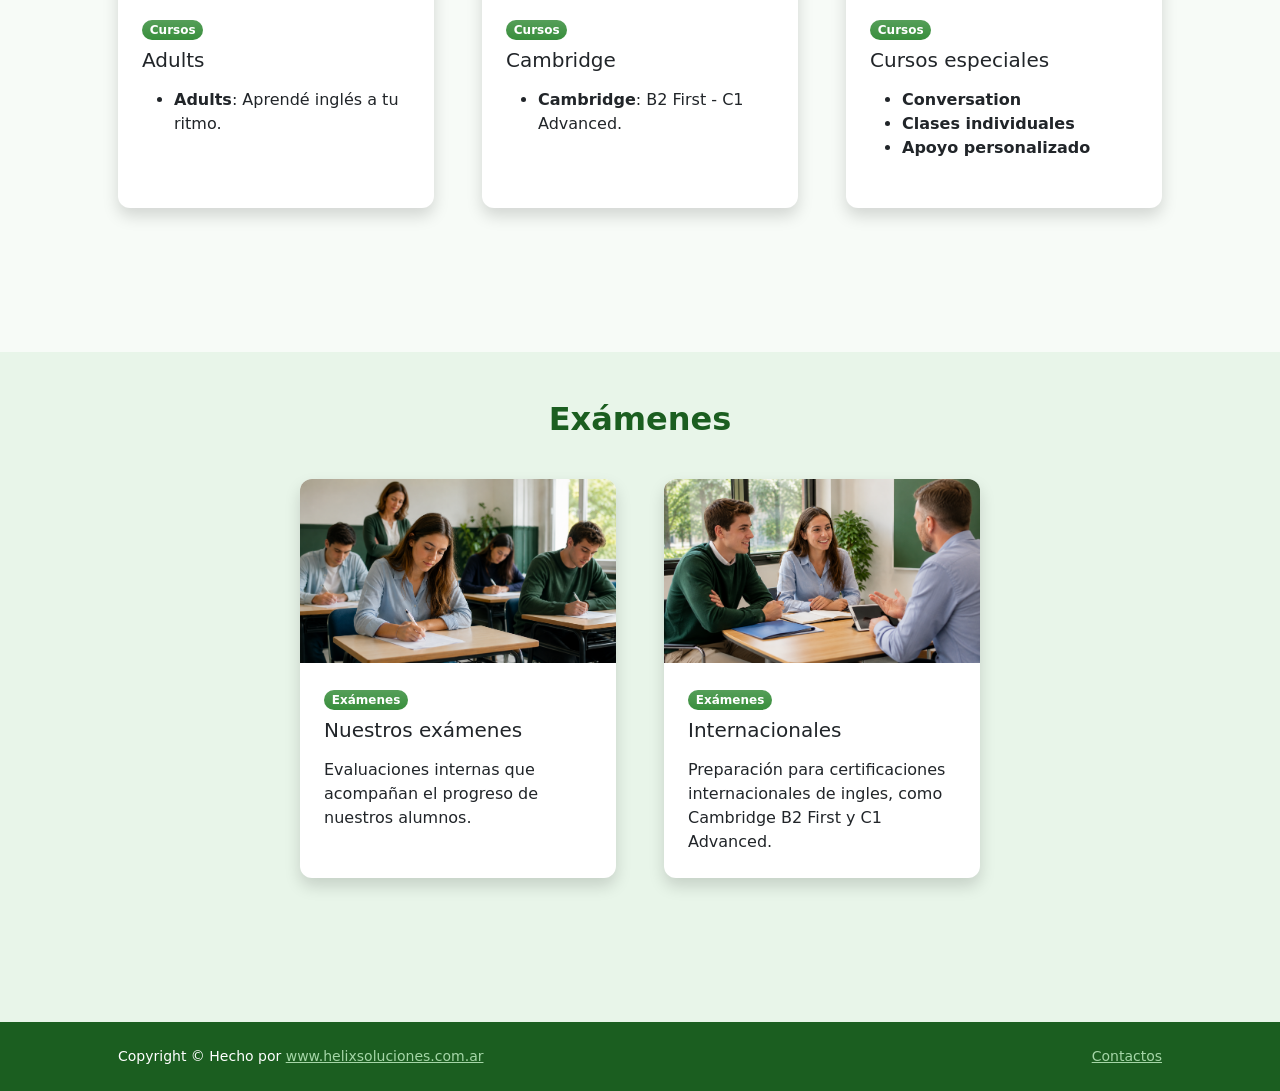
==== commit 63acce63: "agregando las imagenes de cursos y examenes" ====
--- a/index.html
+++ b/index.html
@@ -7,7 +7,7 @@
         <meta name="author" content="" />
         <title>BES | Benavidez English School</title>
         <!-- Favicon-->
-        <link rel="icon" type="image/x-icon" href="assets/favicon.ico" />
+        <link rel="icon" type="image/x-icon" href="assets/logoBESnuevo.jpeg" />
         <!-- Bootstrap icons-->
         <link href="https://cdn.jsdelivr.net/npm/bootstrap-icons@1.5.0/font/bootstrap-icons.css" rel="stylesheet" />
         <!-- Core theme CSS (includes Bootstrap)-->
@@ -26,7 +26,6 @@
                             <li class="nav-item"><a class="nav-link" href="#nosotros">Nosotros</a></li>
                             <li class="nav-item"><a class="nav-link" href="#cursos">Cursos</a></li>
                             <li class="nav-item"><a class="nav-link" href="#examenes">Exámenes</a></li>
-                            <li class="nav-item"><a class="nav-link" href="preguntas.html">Preguntas frecuentes</a></li>
                             <li class="nav-item"><a class="nav-link" href="empresas.html">Empresas</a></li>
                             <li class="nav-item"><a class="nav-link" href="contact.html">Contactos</a></li>
                             <li class="nav-item"><a class="nav-link" href="campus.html">Campus</a></li>
@@ -44,7 +43,7 @@
                                 <p class="lead fw-normal text-white-50 mb-4">Tu lugar para aprender ingles, crecer y comunicarte</p>
                             </div>
                         </div>
-                        <div class="col-xl-5 col-xxl-6 d-none d-xl-block text-center"><img class="img-fluid rounded-3 my-5" src="https://dummyimage.com/600x400/343a40/6c757d" alt="..." /></div>
+                        <div class="col-xl-5 col-xxl-6 d-none d-xl-block text-center "><img class="img-fluid rounded-3 my-5 imagen-portada " src="assets/logoBESnuevo.jpeg" alt="..." /></div>
                     </div>
                 </div>
             </header>
@@ -84,7 +83,7 @@
                 <div class="card h-100 shadow border-0">
 
                     <img class="card-img-top"
-                         src="https://dummyimage.com/600x350/ced4da/6c757d"
+                         src="assets/kids.png"
                          alt="Cursos Kids" />
 
                     <div class="card-body p-4">
@@ -113,7 +112,7 @@
                 <div class="card h-100 shadow border-0">
 
                     <img class="card-img-top"
-                         src="https://dummyimage.com/600x350/adb5bd/495057"
+                         src="assets/teens.png"
                          alt="Cursos Teens" />
 
                     <div class="card-body p-4">
@@ -142,7 +141,7 @@
                 <div class="card h-100 shadow border-0">
 
                     <img class="card-img-top"
-                         src="https://dummyimage.com/600x350/6c757d/343a40"
+                         src="assets/senior.png"
                          alt="Cursos Senior" />
 
                     <div class="card-body p-4">
@@ -173,7 +172,7 @@
                 <div class="card h-100 shadow border-0">
 
                     <img class="card-img-top"
-                         src="https://dummyimage.com/600x350/ced4da/6c757d"
+                         src="assets/adults.png"
                          alt="Cursos Kids" />
 
                     <div class="card-body p-4">
@@ -202,7 +201,7 @@
                 <div class="card h-100 shadow border-0">
 
                     <img class="card-img-top"
-                         src="https://dummyimage.com/600x350/6c757d/343a40"
+                         src="assets/cambridge.png"
                          alt="Cursos Adults" />
 
                     <div class="card-body p-4">
@@ -228,12 +227,12 @@
                 </div>
             </div>
 
-<!-- SENIOR -->
-            <div class="col-lg-4 mb-5">
-                <div class="card h-100 shadow border-0">
-
-                    <img class="card-img-top"
-                         src="https://dummyimage.com/600x350/6c757d/343a40"
+<!-- CUSOS ESPECIALES -->
+            <div class="col-lg-4 mb-5">
+                <div class="card h-100 shadow border-0">
+
+                    <img class="card-img-top"
+                         src="assets/conversacion.png"
                          alt="Cursos Senior" />
 
                     <div class="card-body p-4">
@@ -281,7 +280,7 @@
                     <div class="row gx-5 justify-content-center">
                         <div class="col-lg-4 mb-5">
                             <div class="card h-100 shadow border-0">
-                                <img class="card-img-top" src="https://dummyimage.com/600x350/ced4da/6c757d" alt="..." />
+                                <img class="card-img-top" src="assets/nacionales.png" alt="..." />
                                 <div class="card-body p-4">
                                     <div class="badge bg-primary bg-gradient rounded-pill mb-2">Exámenes</div>
                                     <a class="text-decoration-none link-dark stretched-link" href="examenes.html"><h5 class="card-title mb-3">Nuestros exámenes</h5></a>
@@ -292,7 +291,7 @@
 
                         <div class="col-lg-4 mb-5">
                             <div class="card h-100 shadow border-0">
-                                <img class="card-img-top" src="https://dummyimage.com/600x350/adb5bd/495057" alt="..." />
+                                <img class="card-img-top" src="assets/internacionales.png" alt="..." />
                                 <div class="card-body p-4">
                                     <div class="badge bg-primary bg-gradient rounded-pill mb-2">Exámenes</div>
                                     <a class="text-decoration-none link-dark stretched-link" href="examenes.html"><h5 class="card-title mb-3">Internacionales</h5></a>
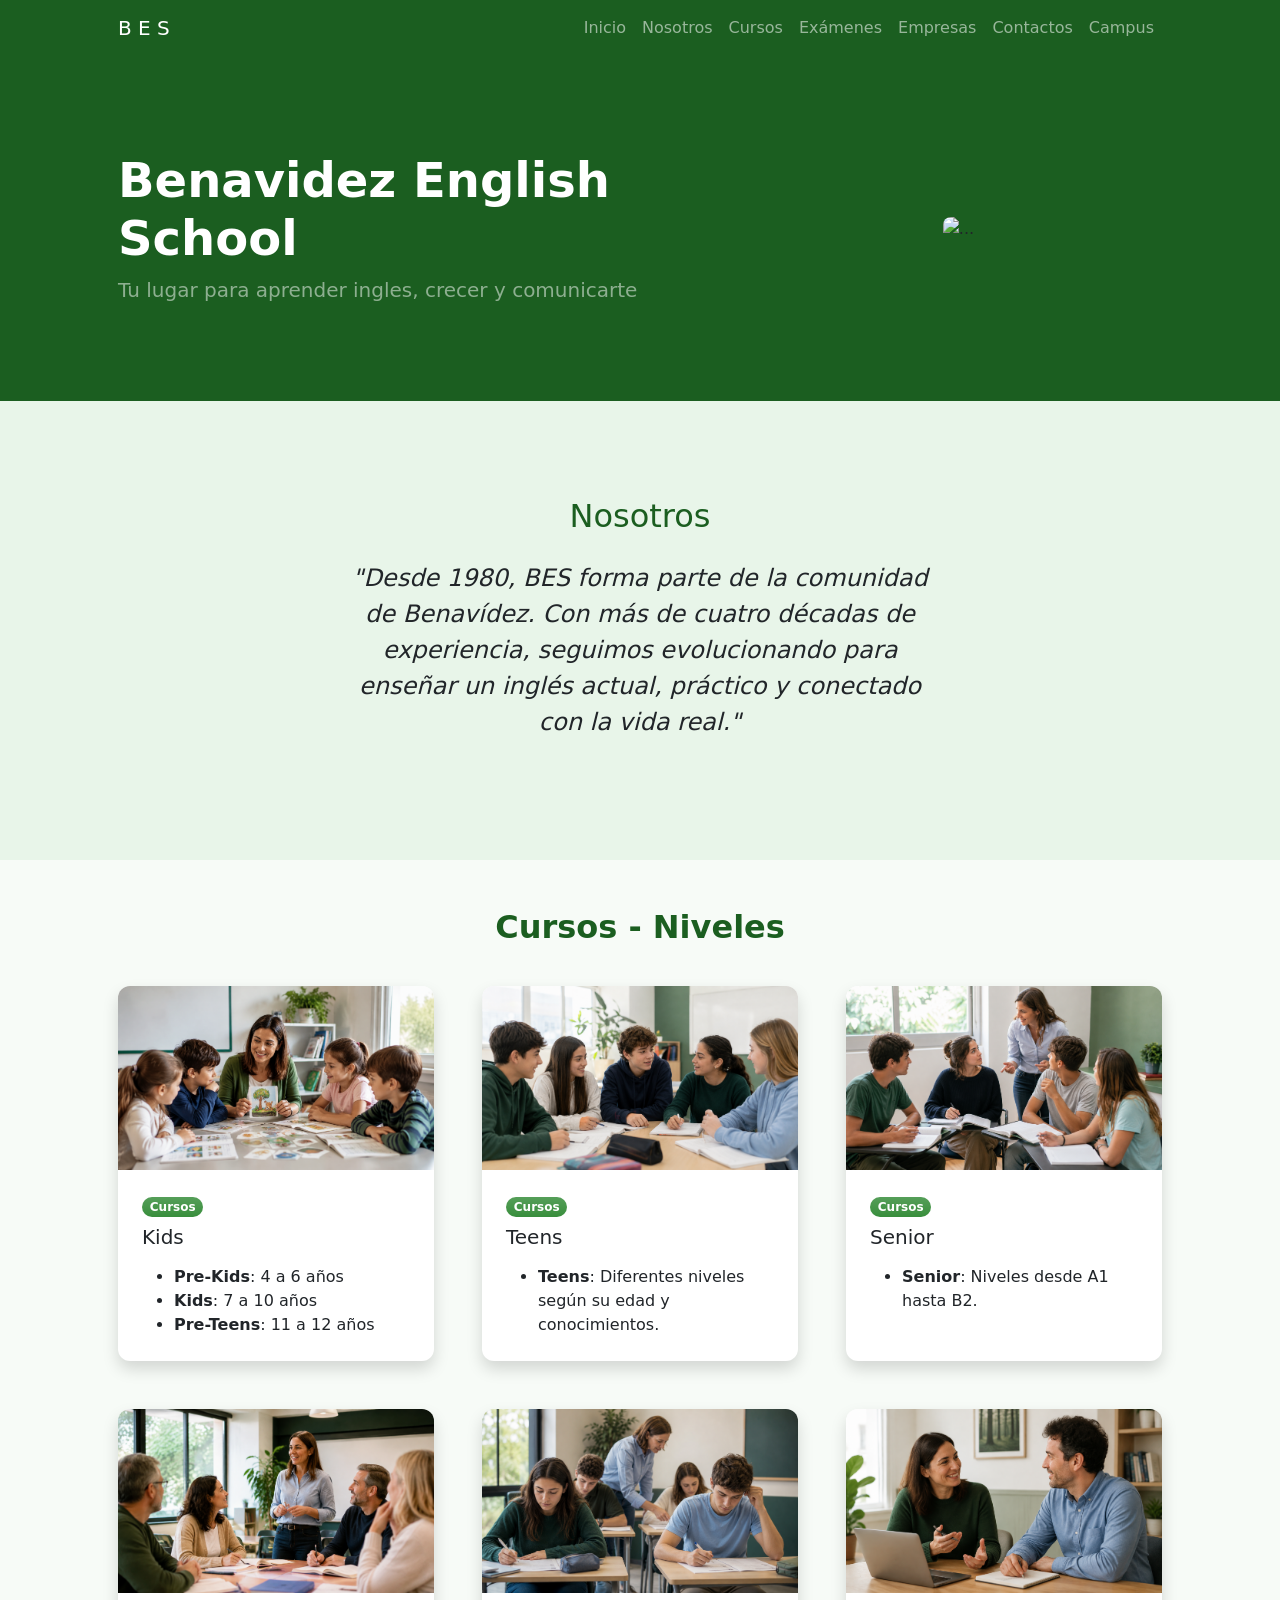
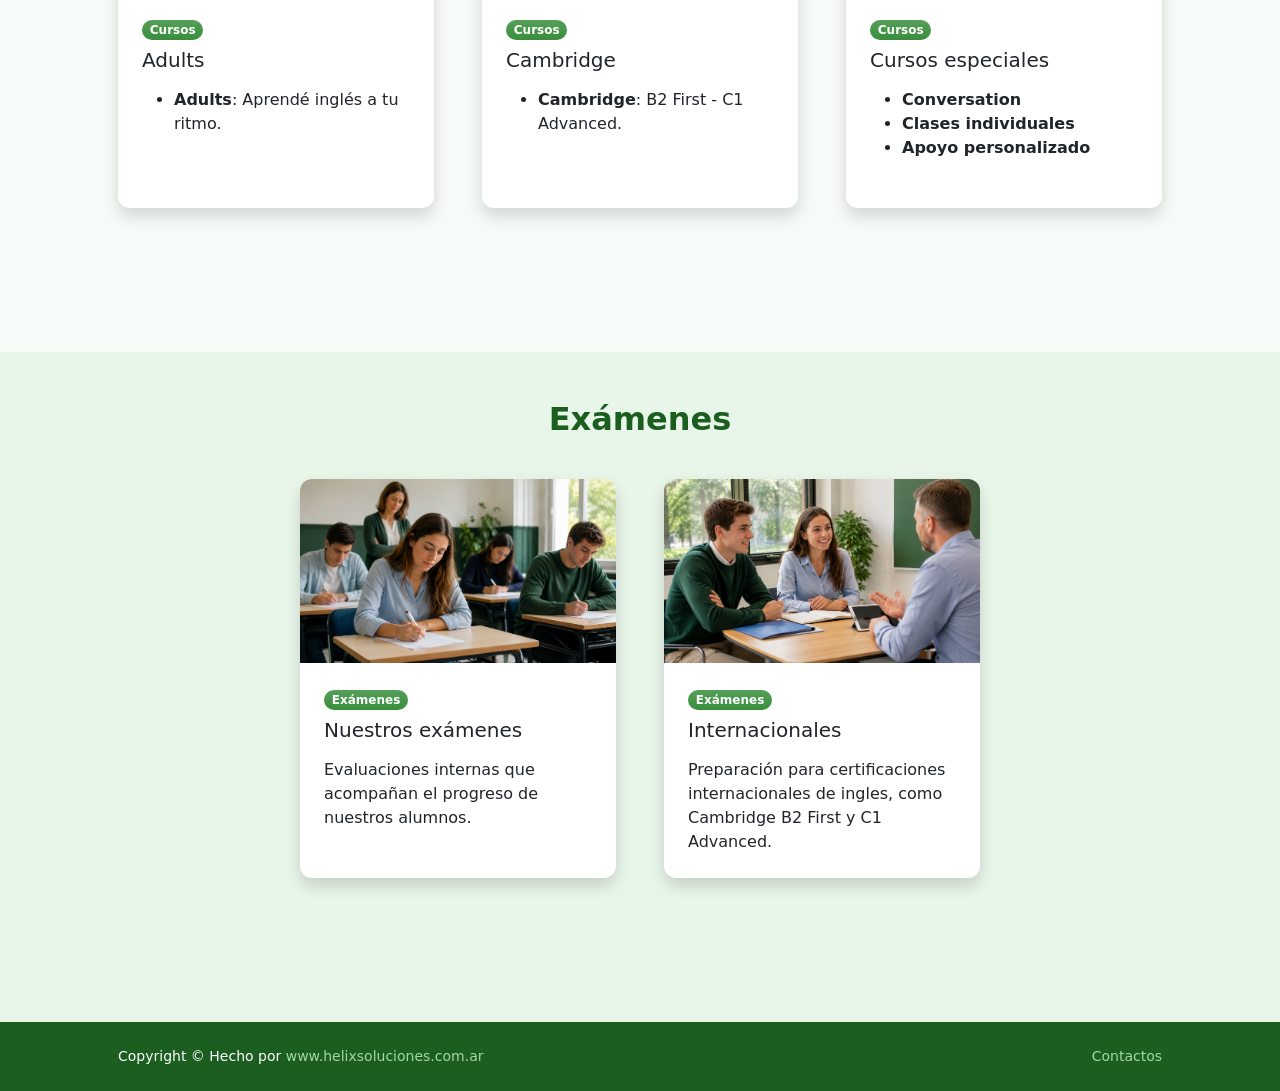
==== commit e3d6e68a: "agregamos html empresas y modifiamos los links" ====
--- a/index.html
+++ b/index.html
@@ -306,8 +306,8 @@
         <footer class="bg-dark py-4 mt-auto">
             <div class="container px-5">
                 <div class="row align-items-center justify-content-between flex-column flex-sm-row">
-                    <div class="col-auto"><div class="small m-0 text-white">Copyright &copy; Hecho por <a href="https://www.helixsoluciones.com.ar" target="_blank" rel="noopener noreferrer">www.helixsoluciones.com.ar</a></div></div>
-                    <div class="col-auto"><div class="small m-0 text-white"> <a href="contact.html">Contactos</a></div></div>
+                    <div class="col-auto"><div class="small m-0 text-white">Copyright &copy; Hecho por <a class="contact-link" href="https://www.helixsoluciones.com.ar" target="_blank" rel="noopener noreferrer">www.helixsoluciones.com.ar</a></div></div>
+                    <div class="col-auto"><div class="small m-0 text-white"> <a class="contact-link" href="contact.html">Contactos</a></div></div>
                 </div>
             </div>
         </footer>
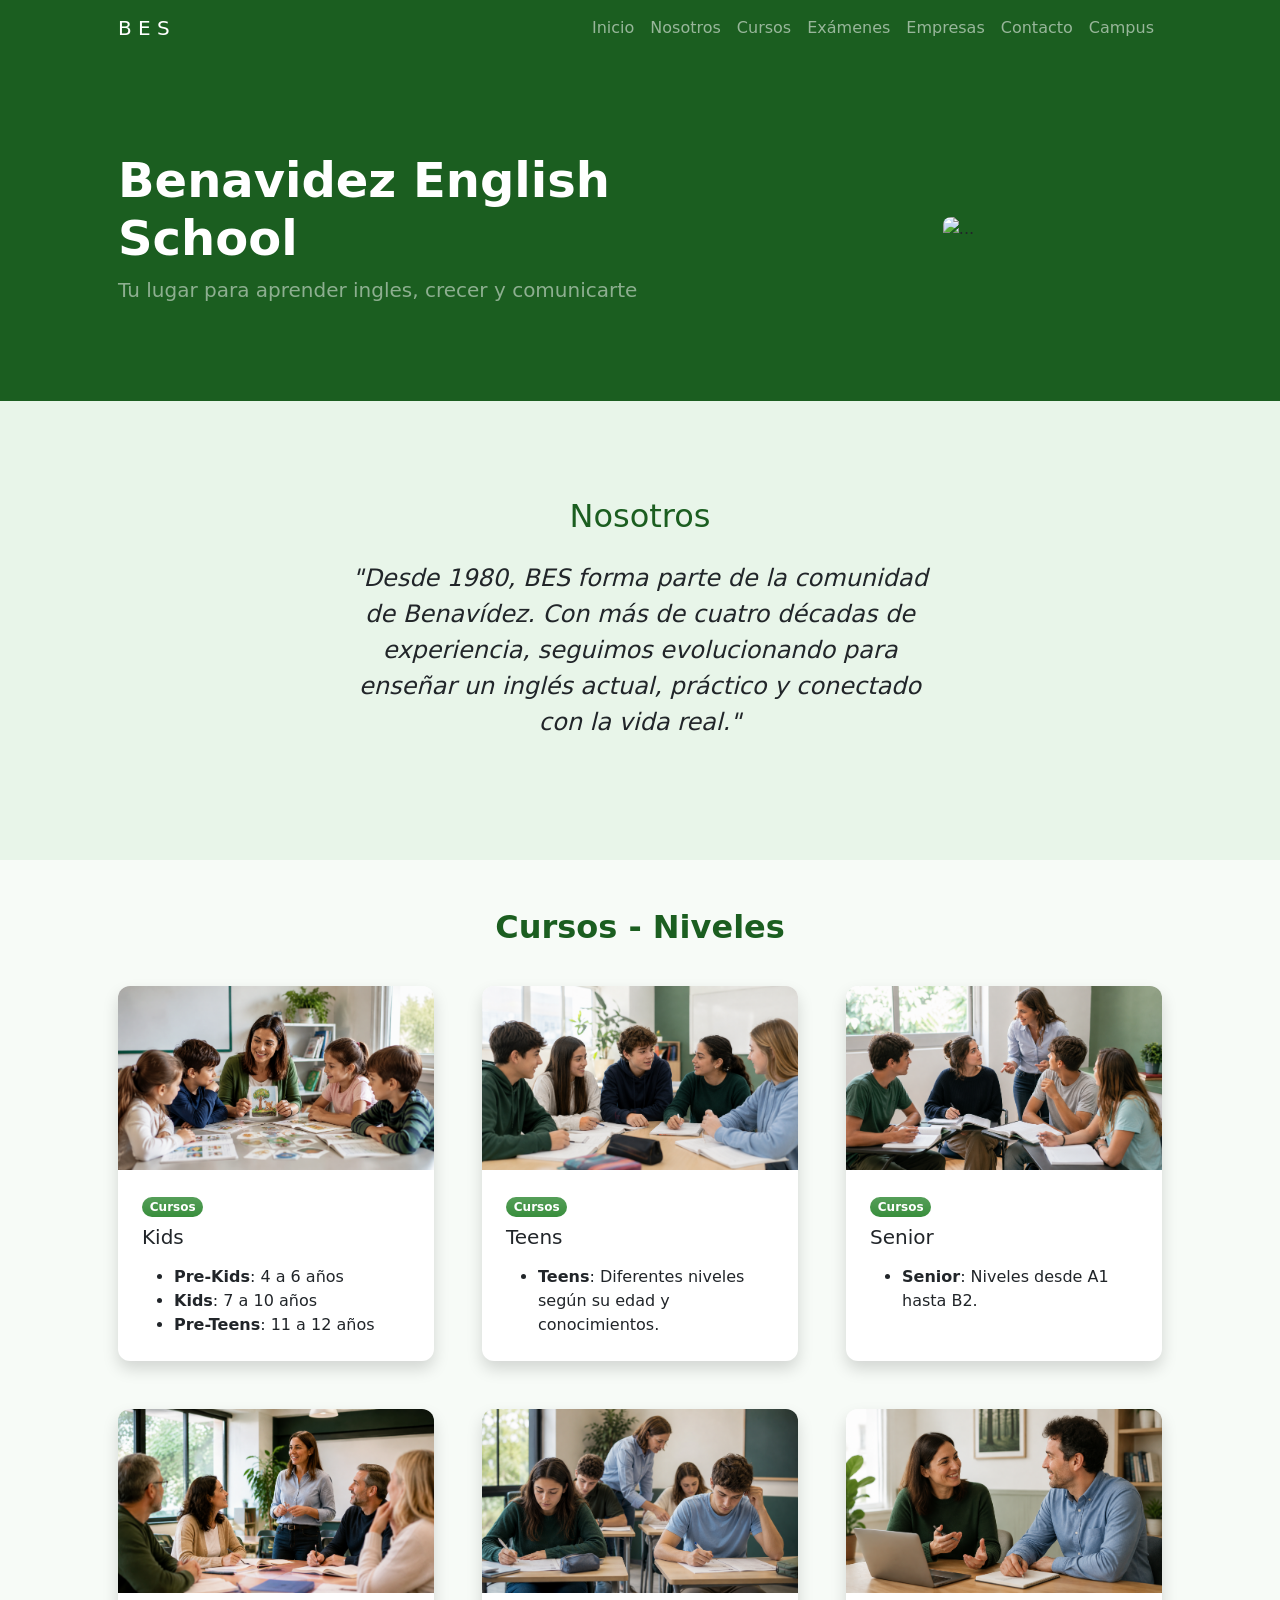
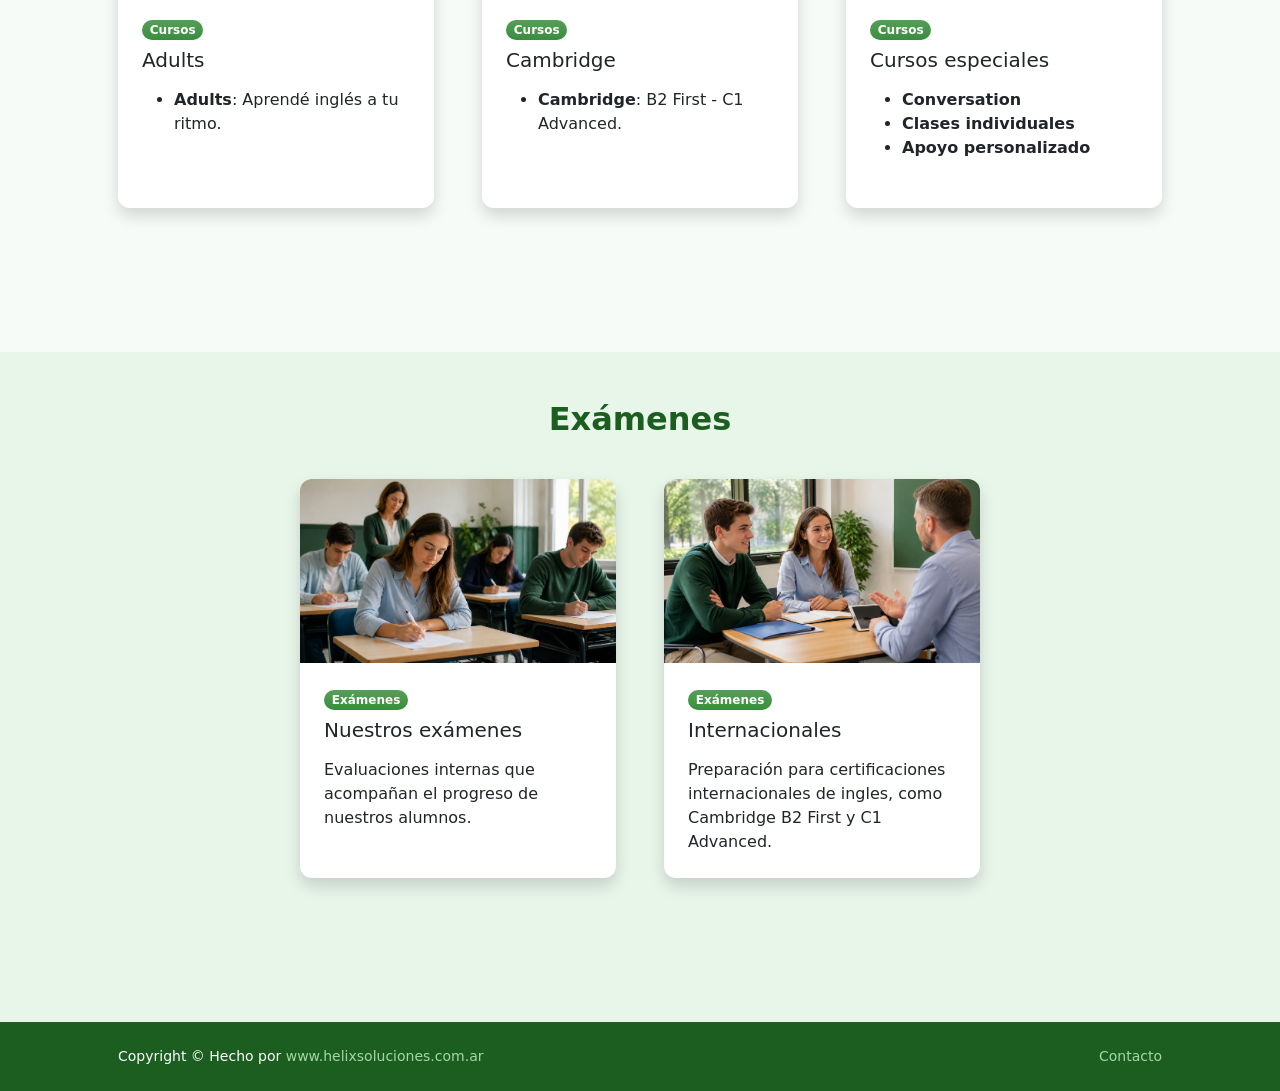
==== commit 9f450636: "modificamos los cursos, agregamos js para mas funcionalidad" ====
--- a/index.html
+++ b/index.html
@@ -27,7 +27,7 @@
                             <li class="nav-item"><a class="nav-link" href="#cursos">Cursos</a></li>
                             <li class="nav-item"><a class="nav-link" href="#examenes">Exámenes</a></li>
                             <li class="nav-item"><a class="nav-link" href="empresas.html">Empresas</a></li>
-                            <li class="nav-item"><a class="nav-link" href="contact.html">Contactos</a></li>
+                            <li class="nav-item"><a class="nav-link" href="contact.html">Contacto</a></li>
                             <li class="nav-item"><a class="nav-link" href="campus.html">Campus</a></li>
                         </ul>
                     </div>
@@ -92,7 +92,7 @@
                         </div>
 
                         <a class="text-decoration-none link-dark stretched-link"
-                           href="cursos.html">
+                           href="cursos.html?categoria=kids">
                             <h5 class="card-title mb-3">Kids</h5>
                         </a>
 
@@ -121,7 +121,7 @@
                         </div>
 
                         <a class="text-decoration-none link-dark stretched-link"
-                           href="cursos.html">
+                           href="cursos.html?categoria=teens">
                             <h5 class="card-title mb-3">Teens</h5>
                         </a>
 
@@ -150,7 +150,7 @@
                         </div>
 
                         <a class="text-decoration-none link-dark stretched-link"
-                           href="cursos.html">
+                           href="cursos.html?categoria=senior">
                             <h5 class="card-title mb-3">Senior</h5>
                         </a>
 
@@ -181,7 +181,7 @@
                         </div>
 
                         <a class="text-decoration-none link-dark stretched-link"
-                           href="cursos.html">
+                           href="cursos.html?categoria=adults">
                             <h5 class="card-title mb-3">Adults</h5>
                         </a>
 
@@ -210,7 +210,7 @@
                         </div>
 
                         <a class="text-decoration-none link-dark stretched-link"
-                           href="cursos.html">
+                           href="cursos.html?categoria=cambridge">
                             <h5 class="card-title mb-3">Cambridge</h5>
                         </a>
 
@@ -241,7 +241,7 @@
                         </div>
 
                         <a class="text-decoration-none link-dark stretched-link"
-                           href="cursos.html">
+                           href="cursos.html?categoria=especiales">
                             <h5 class="card-title mb-3">Cursos especiales</h5>
                         </a>
 
@@ -307,7 +307,7 @@
             <div class="container px-5">
                 <div class="row align-items-center justify-content-between flex-column flex-sm-row">
                     <div class="col-auto"><div class="small m-0 text-white">Copyright &copy; Hecho por <a class="contact-link" href="https://www.helixsoluciones.com.ar" target="_blank" rel="noopener noreferrer">www.helixsoluciones.com.ar</a></div></div>
-                    <div class="col-auto"><div class="small m-0 text-white"> <a class="contact-link" href="contact.html">Contactos</a></div></div>
+                    <div class="col-auto"><div class="small m-0 text-white"> <a class="contact-link" href="contact.html">Contacto</a></div></div>
                 </div>
             </div>
         </footer>
